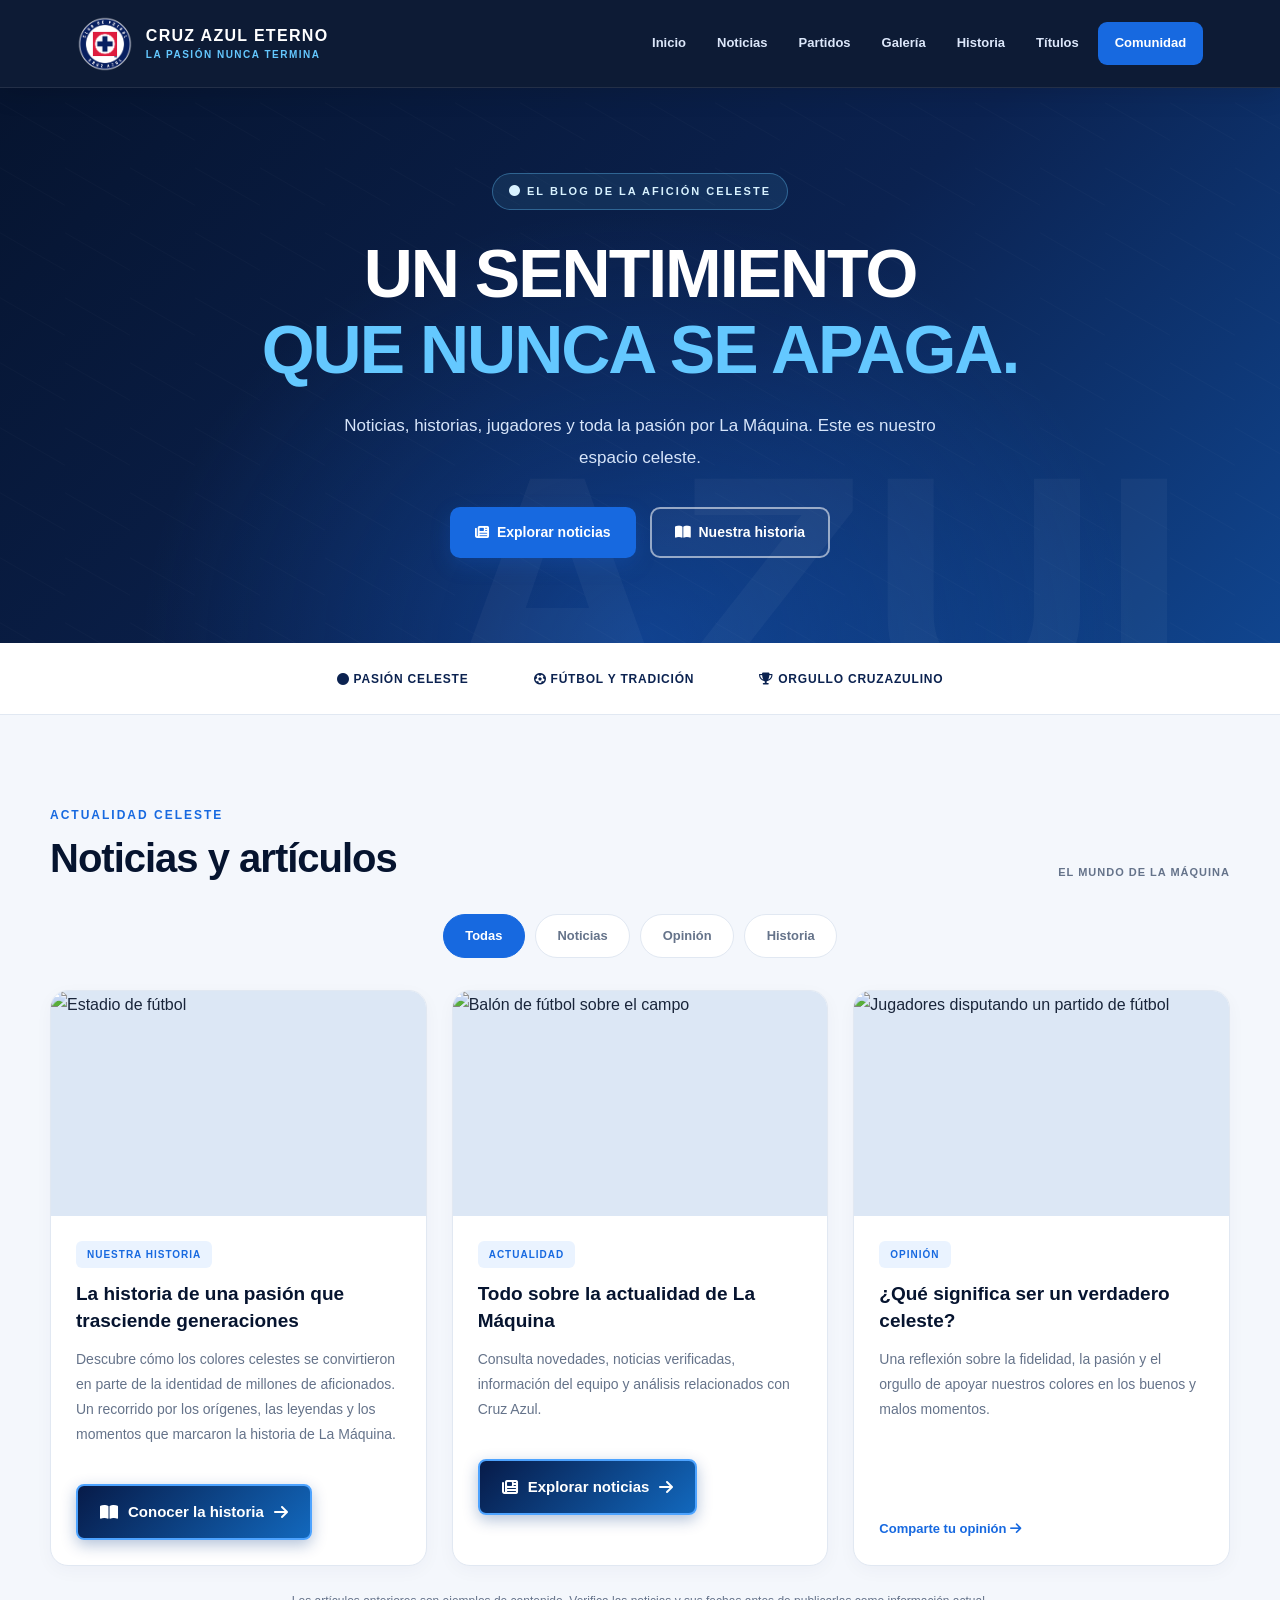
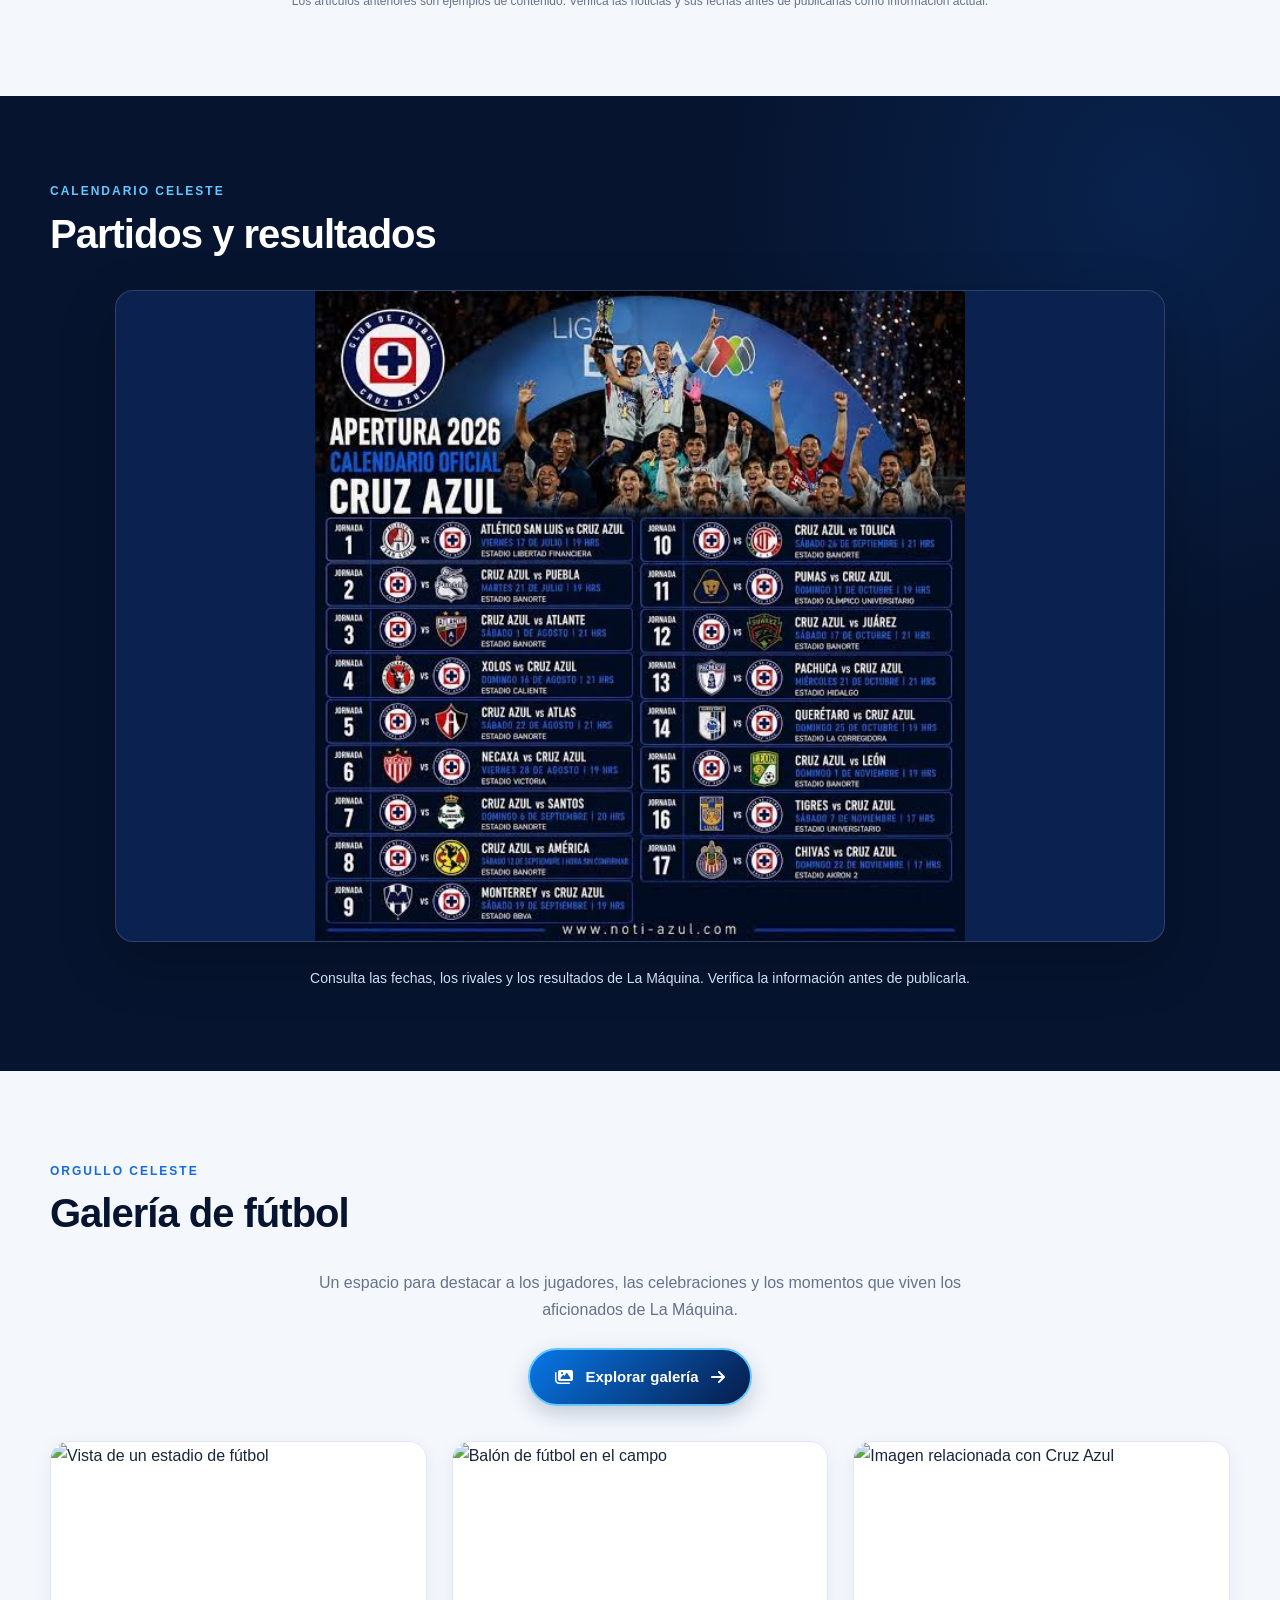
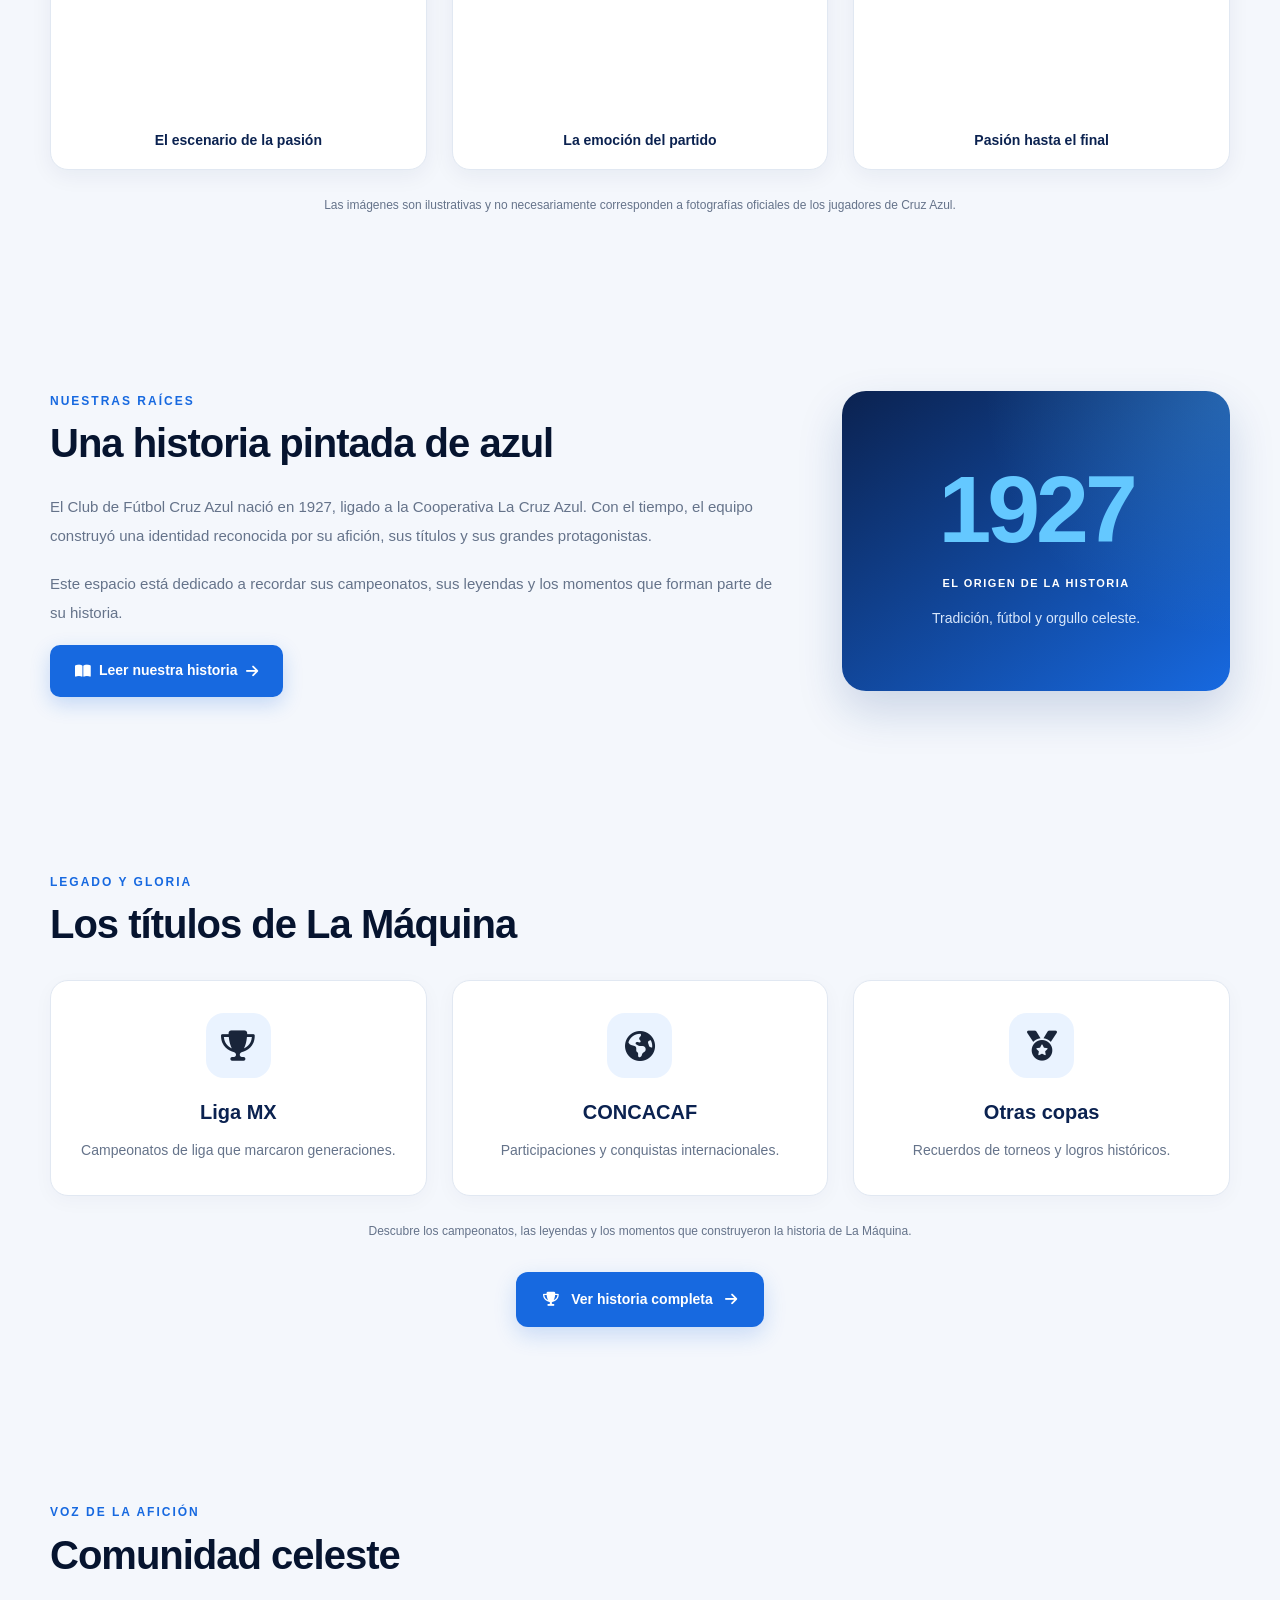
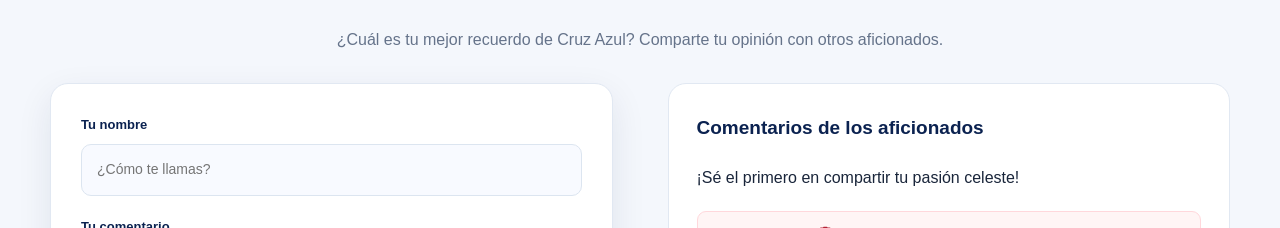
==== index.html @ d8255943 "Agregar pagina principal" ====
<!DOCTYPE html>
<html lang="es">
<head>
    <meta charset="UTF-8">
    <meta name="viewport" content="width=device-width, initial-scale=1.0">
    <meta http-equiv="refresh" content="0; url=eterno.html">
    <title>Cruz Azul Eterno</title>
</head>
<body>
    <p>Entrando a Cruz Azul Eterno...</p>
    <a href="eterno.html">Haz clic aquí si no te redirige automáticamente.</a>
</body>
</html>
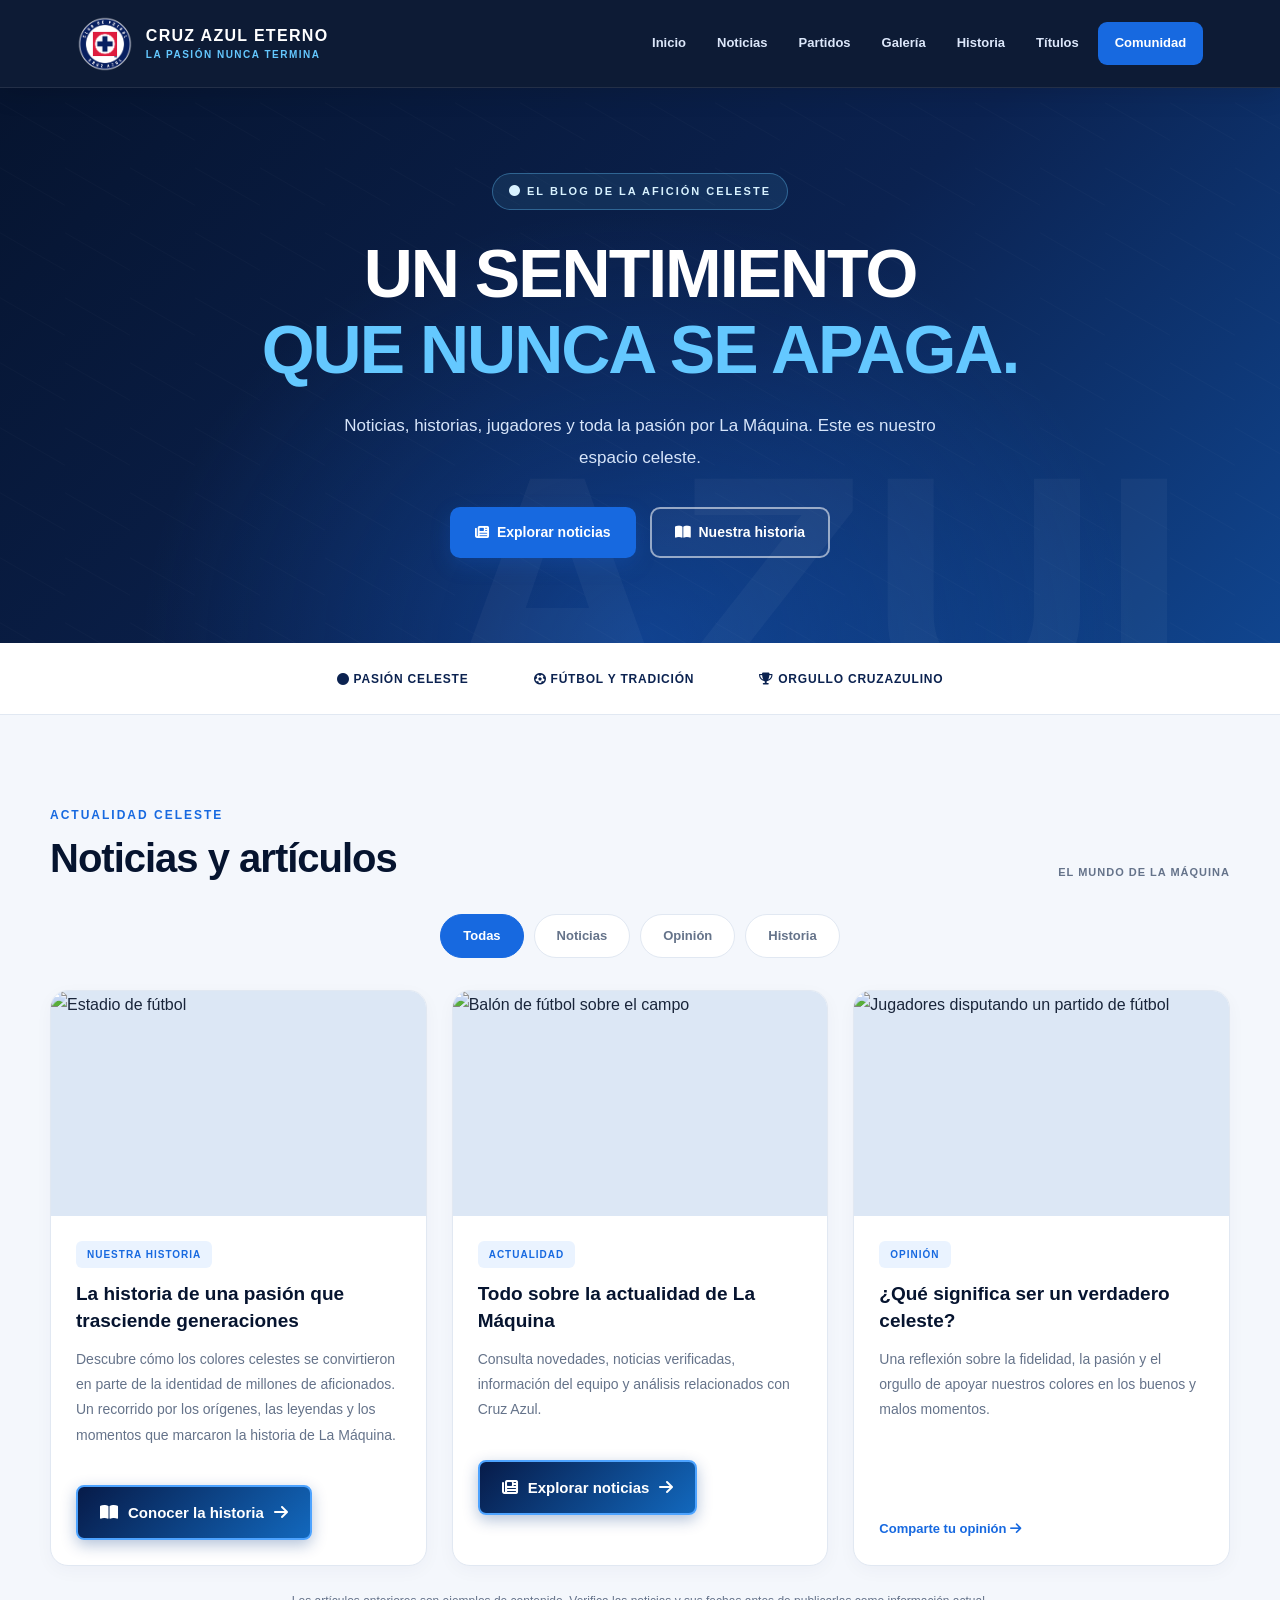
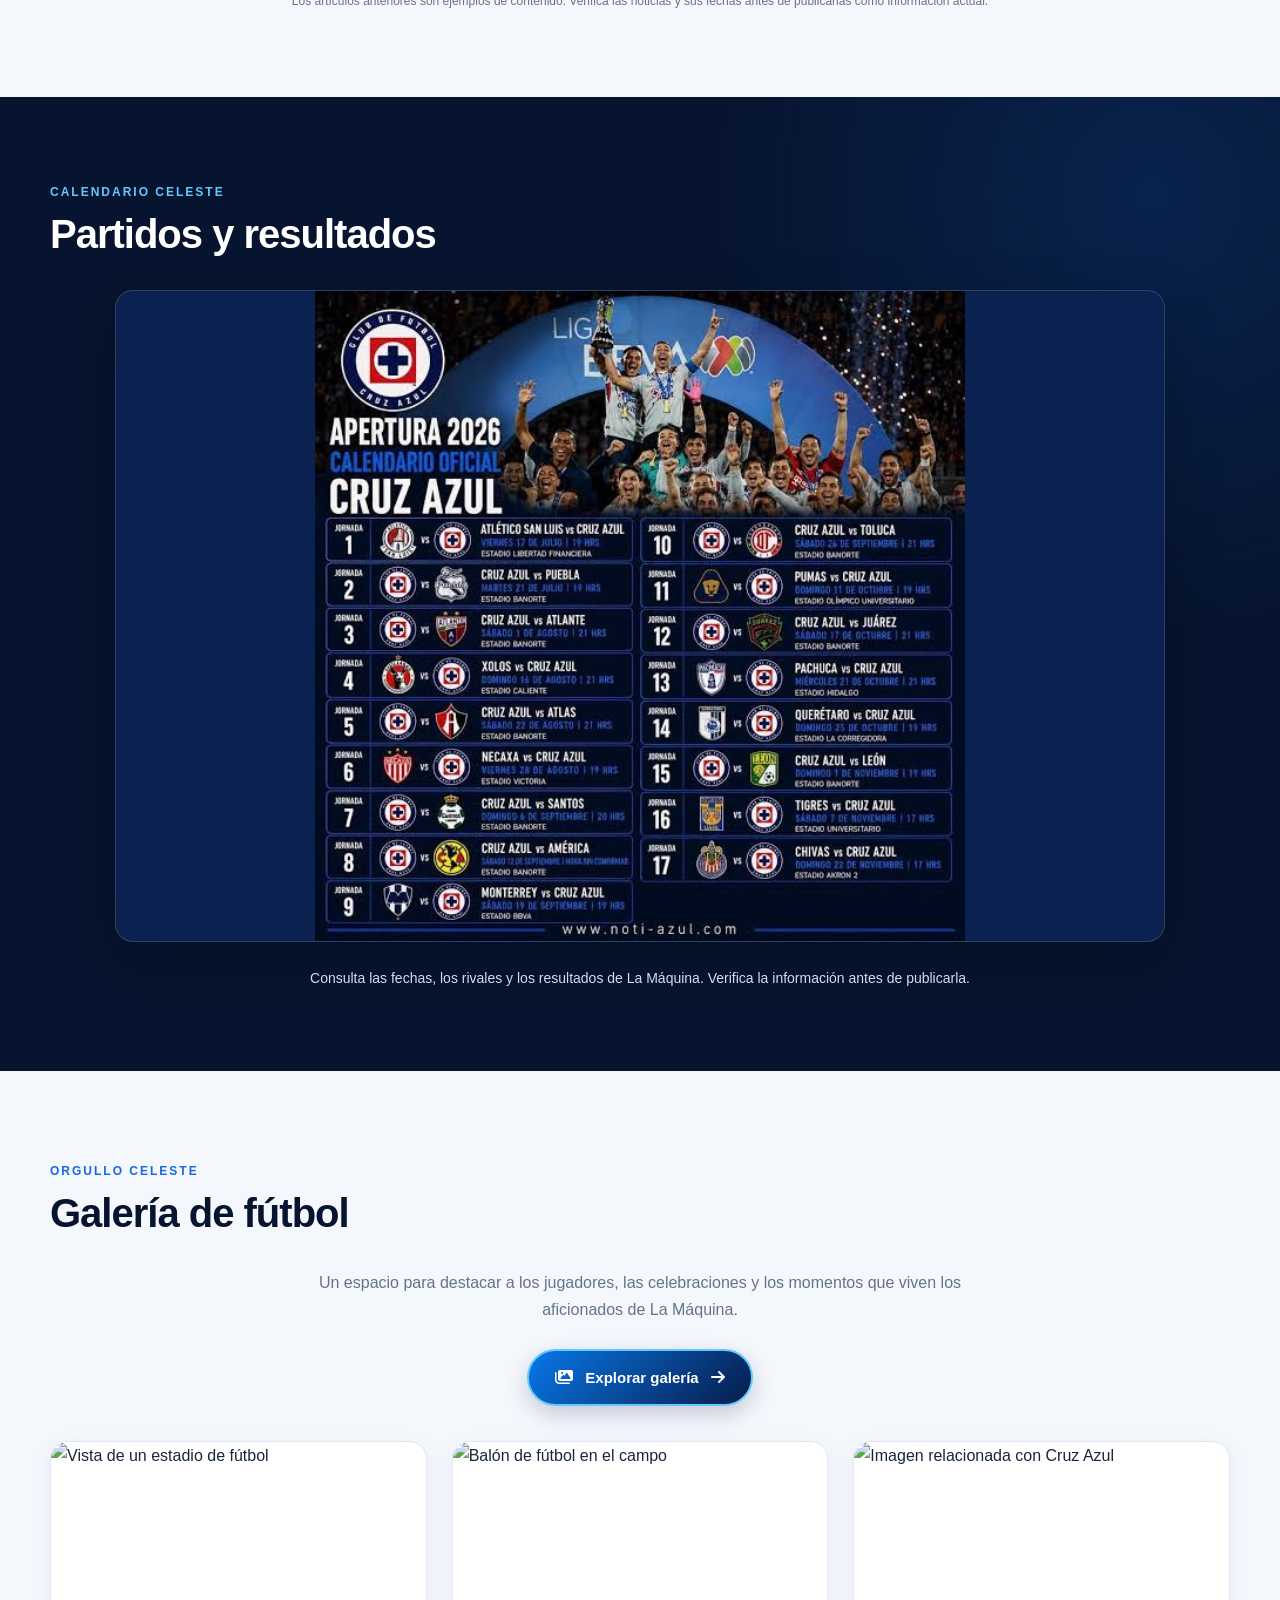
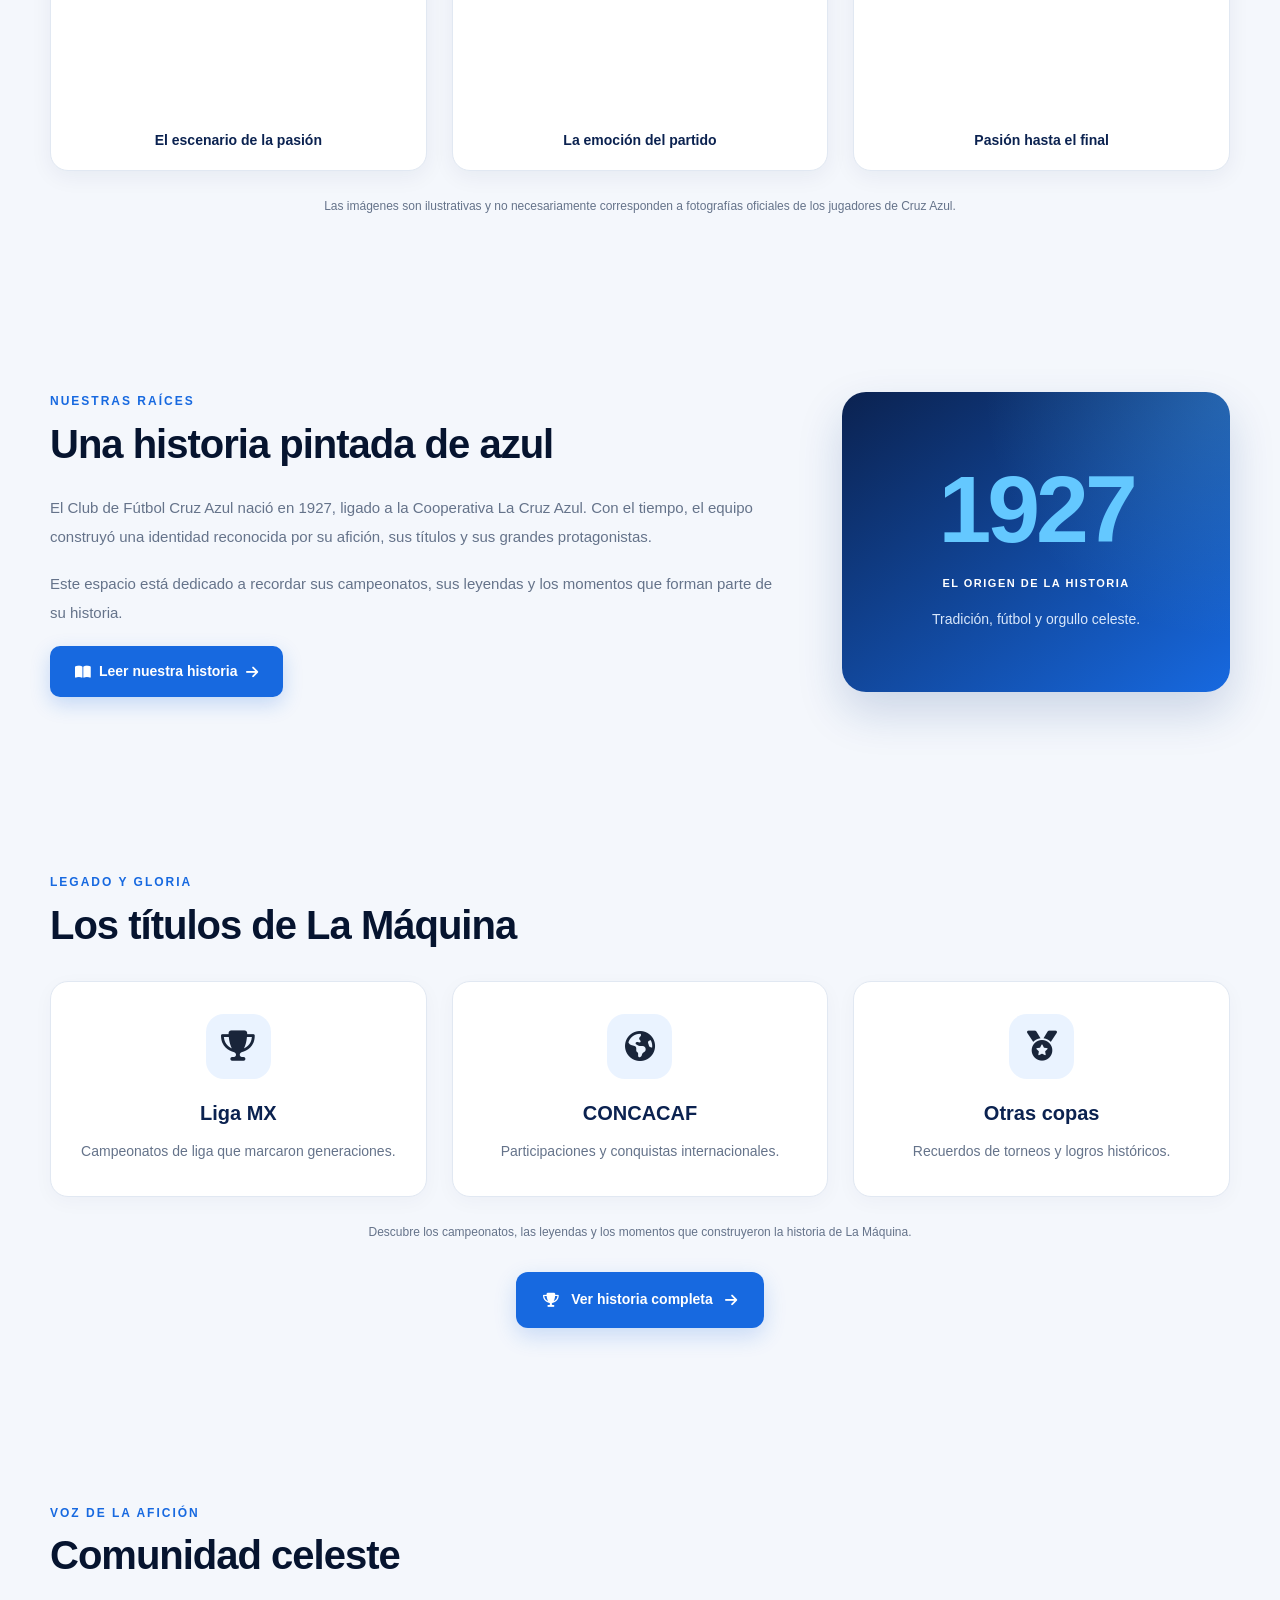
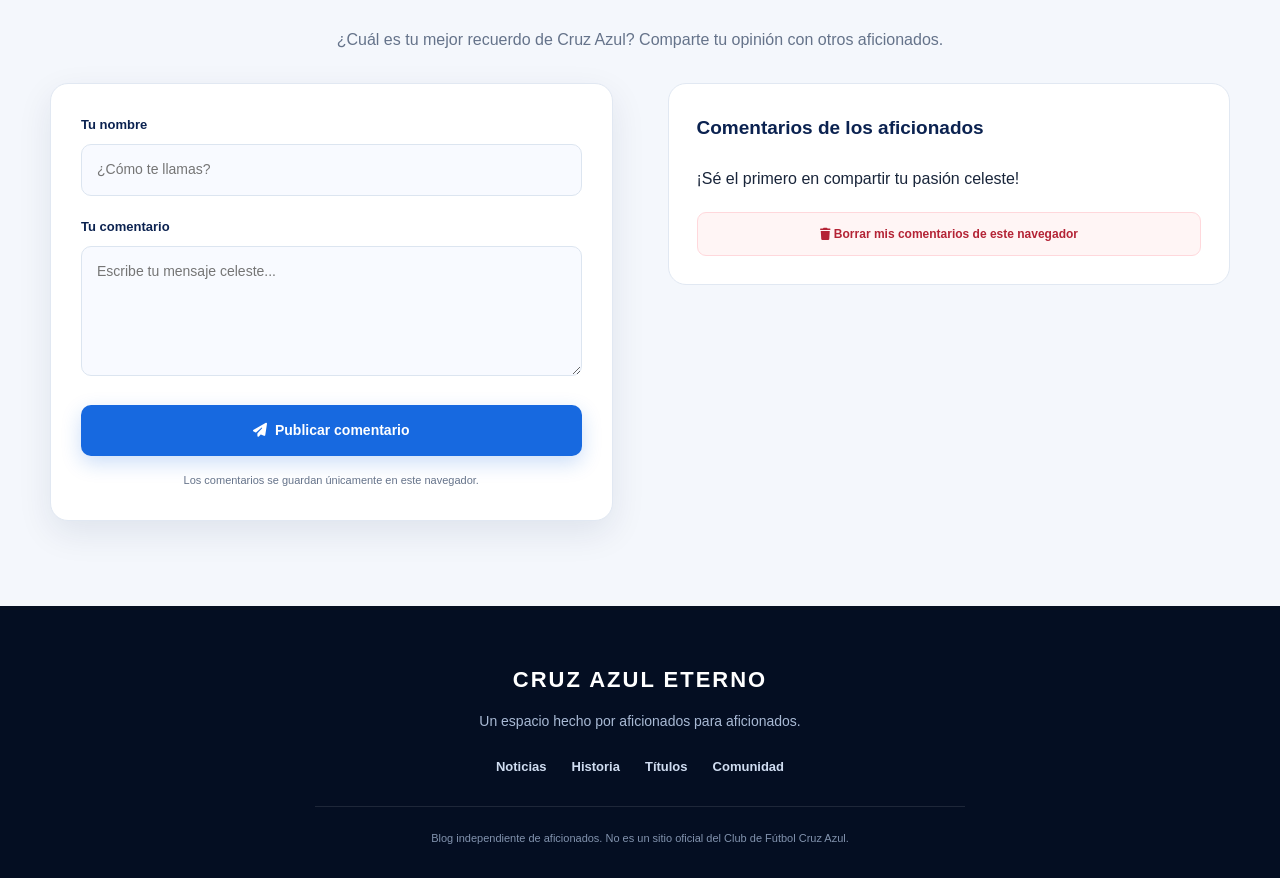
==== commit 140a1eea: "Corregir redireccion de inicio" ====
--- a/index.html
+++ b/index.html
@@ -4,11 +4,13 @@
 <head>
     <meta charset="UTF-8">
     <meta name="viewport" content="width=device-width, initial-scale=1.0">
-    <meta http-equiv="refresh" content="0; url=eterno.html">
     <title>Cruz Azul Eterno</title>
+    <script>
+        window.location.replace("./eterno.html");
+    </script>
 </head>
 <body>
     <p>Entrando a Cruz Azul Eterno...</p>
-    <a href="eterno.html">Haz clic aquí si no te redirige automáticamente.</a>
+    <a href="./eterno.html">Entrar al sitio</a>
 </body>
 </html>
